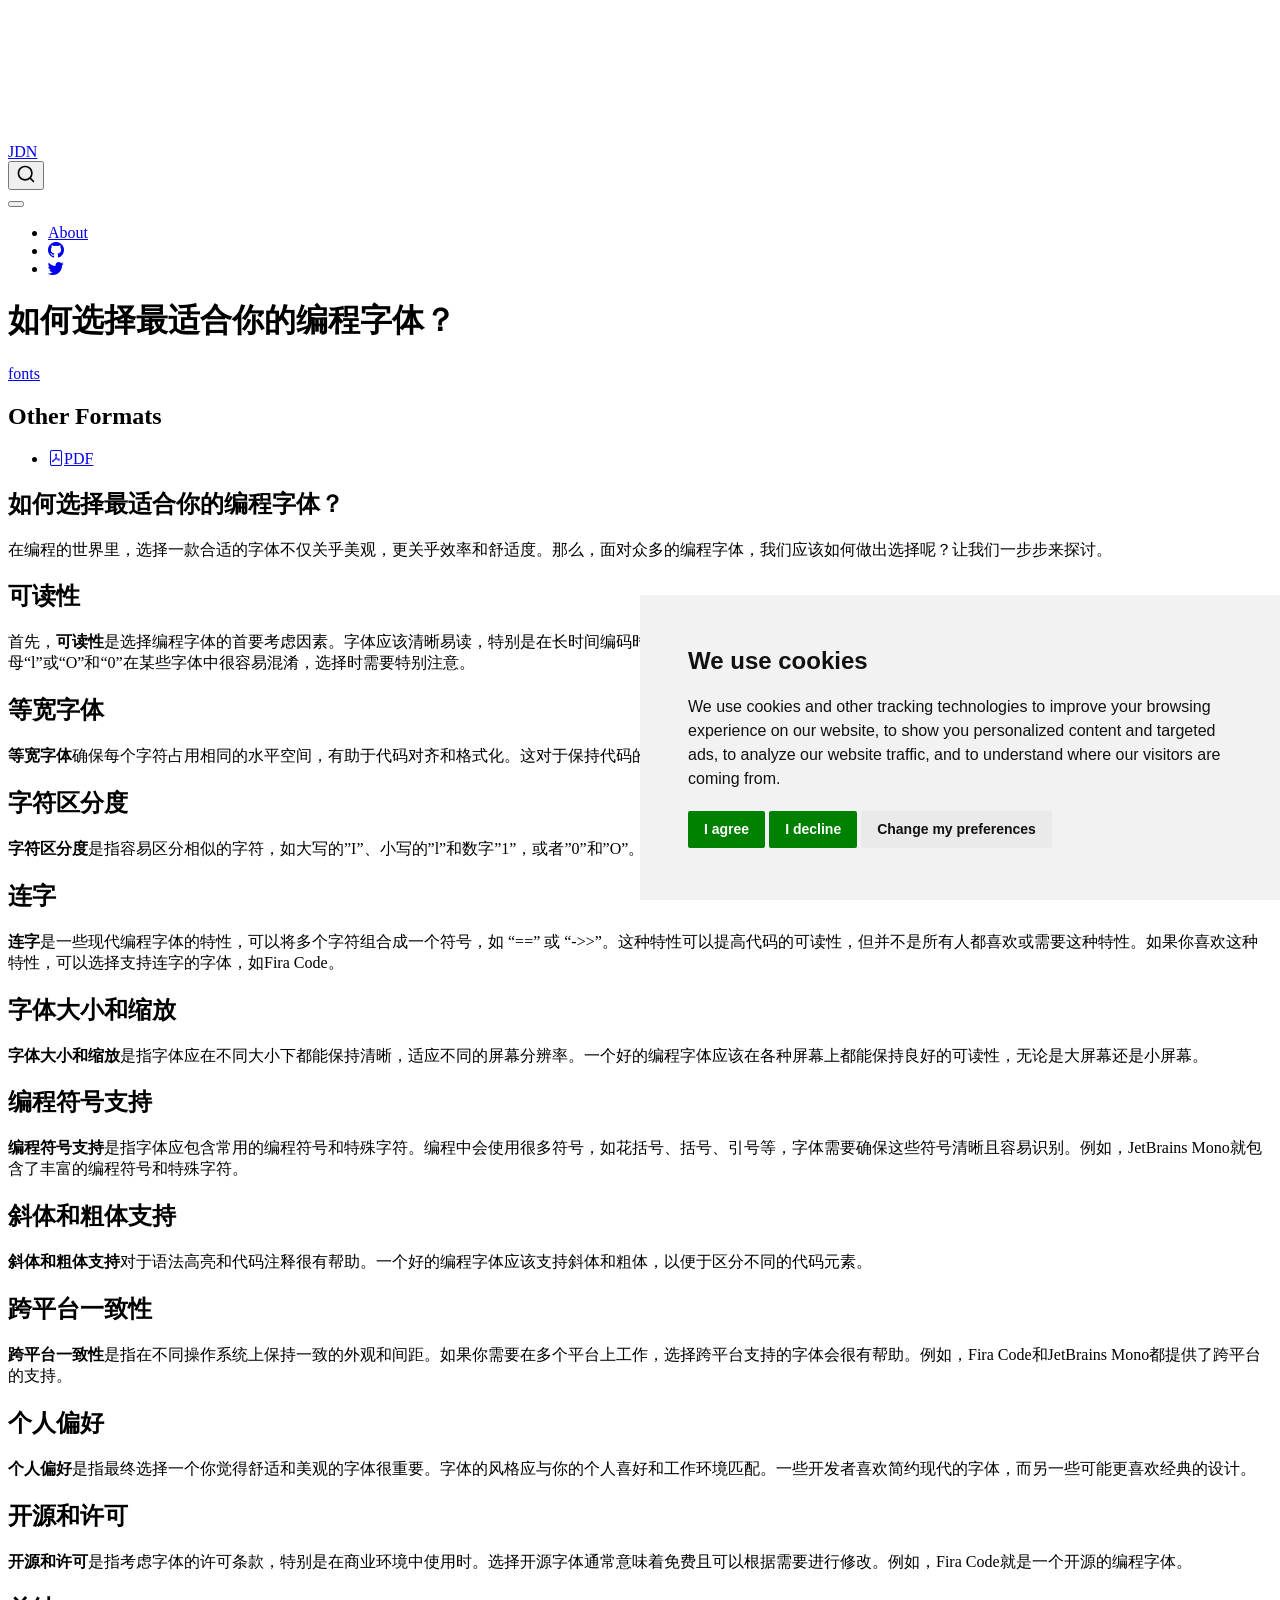
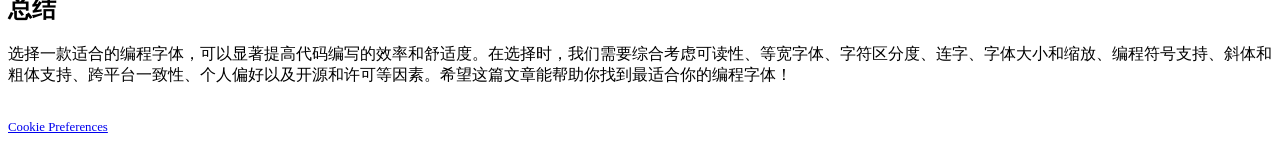
==== posts/choosing-programming-fonts/index.html @ 8fbc1f65 "Built site for gh-pages" ====
<!DOCTYPE html>
<html xmlns="http://www.w3.org/1999/xhtml" lang="en" xml:lang="en"><head>

<meta charset="utf-8">
<meta name="generator" content="quarto-1.5.56">

<meta name="viewport" content="width=device-width, initial-scale=1.0, user-scalable=yes">


<title>如何选择最适合你的编程字体？ – JDN</title>
<style>
code{white-space: pre-wrap;}
span.smallcaps{font-variant: small-caps;}
div.columns{display: flex; gap: min(4vw, 1.5em);}
div.column{flex: auto; overflow-x: auto;}
div.hanging-indent{margin-left: 1.5em; text-indent: -1.5em;}
ul.task-list{list-style: none;}
ul.task-list li input[type="checkbox"] {
  width: 0.8em;
  margin: 0 0.8em 0.2em -1em; /* quarto-specific, see https://github.com/quarto-dev/quarto-cli/issues/4556 */ 
  vertical-align: middle;
}
</style>


<script src="../../site_libs/quarto-nav/quarto-nav.js"></script>
<script src="../../site_libs/quarto-nav/headroom.min.js"></script>
<script src="../../site_libs/clipboard/clipboard.min.js"></script>
<script src="../../site_libs/quarto-search/autocomplete.umd.js"></script>
<script src="../../site_libs/quarto-search/fuse.min.js"></script>
<script src="../../site_libs/quarto-search/quarto-search.js"></script>
<meta name="quarto:offset" content="../../">
<script src="../../site_libs/cookie-consent/cookie-consent.js"></script>
<link href="../../site_libs/cookie-consent/cookie-consent.css" rel="stylesheet">
<script src="../../site_libs/quarto-html/quarto.js"></script>
<script src="../../site_libs/quarto-html/popper.min.js"></script>
<script src="../../site_libs/quarto-html/tippy.umd.min.js"></script>
<script src="../../site_libs/quarto-html/anchor.min.js"></script>
<link href="../../site_libs/quarto-html/tippy.css" rel="stylesheet">
<link href="../../site_libs/quarto-html/quarto-syntax-highlighting.css" rel="stylesheet" id="quarto-text-highlighting-styles">
<script src="../../site_libs/bootstrap/bootstrap.min.js"></script>
<link href="../../site_libs/bootstrap/bootstrap-icons.css" rel="stylesheet">
<link href="../../site_libs/bootstrap/bootstrap.min.css" rel="stylesheet" id="quarto-bootstrap" data-mode="light">
<script id="quarto-search-options" type="application/json">{
  "location": "navbar",
  "copy-button": false,
  "collapse-after": 3,
  "panel-placement": "end",
  "type": "overlay",
  "limit": 50,
  "keyboard-shortcut": [
    "f",
    "/",
    "s"
  ],
  "show-item-context": false,
  "language": {
    "search-no-results-text": "No results",
    "search-matching-documents-text": "matching documents",
    "search-copy-link-title": "Copy link to search",
    "search-hide-matches-text": "Hide additional matches",
    "search-more-match-text": "more match in this document",
    "search-more-matches-text": "more matches in this document",
    "search-clear-button-title": "Clear",
    "search-text-placeholder": "",
    "search-detached-cancel-button-title": "Cancel",
    "search-submit-button-title": "Submit",
    "search-label": "Search"
  }
}</script>

<script type="text/javascript" charset="UTF-8">
document.addEventListener('DOMContentLoaded', function () {
cookieconsent.run({
  "notice_banner_type":"simple",
  "consent_type":"express",
  "palette":"light",
  "language":"en",
  "page_load_consent_levels":["strictly-necessary"],
  "notice_banner_reject_button_hide":false,
  "preferences_center_close_button_hide":false,
  "website_name":""
  ,
"language":"en"
  });
});
</script> 
  


<link rel="stylesheet" href="../../styles.css">
</head>

<body class="nav-fixed">

<div id="quarto-search-results"></div>
  <header id="quarto-header" class="headroom fixed-top quarto-banner">
    <nav class="navbar navbar-expand-lg " data-bs-theme="dark">
      <div class="navbar-container container-fluid">
      <div class="navbar-brand-container mx-auto">
    <a class="navbar-brand" href="../../index.html">
    <span class="navbar-title">JDN</span>
    </a>
  </div>
            <div id="quarto-search" class="" title="Search"></div>
          <button class="navbar-toggler" type="button" data-bs-toggle="collapse" data-bs-target="#navbarCollapse" aria-controls="navbarCollapse" role="menu" aria-expanded="false" aria-label="Toggle navigation" onclick="if (window.quartoToggleHeadroom) { window.quartoToggleHeadroom(); }">
  <span class="navbar-toggler-icon"></span>
</button>
          <div class="collapse navbar-collapse" id="navbarCollapse">
            <ul class="navbar-nav navbar-nav-scroll ms-auto">
  <li class="nav-item">
    <a class="nav-link" href="../../about.html"> 
<span class="menu-text">About</span></a>
  </li>  
  <li class="nav-item compact">
    <a class="nav-link" href="https://github.com/"> <i class="bi bi-github" role="img">
</i> 
<span class="menu-text"></span></a>
  </li>  
  <li class="nav-item compact">
    <a class="nav-link" href="https://twitter.com"> <i class="bi bi-twitter" role="img">
</i> 
<span class="menu-text"></span></a>
  </li>  
</ul>
          </div> <!-- /navcollapse -->
            <div class="quarto-navbar-tools">
</div>
      </div> <!-- /container-fluid -->
    </nav>
</header>
<!-- content -->
<header id="title-block-header" class="quarto-title-block default page-columns page-full">
  <div class="quarto-title-banner page-columns page-full">
    <div class="quarto-title column-body">
      <h1 class="title">如何选择最适合你的编程字体？</h1>
                                <div class="quarto-categories">
                <div class="quarto-category">fonts</div>
              </div>
                  </div>
  </div>
    
  
  <div class="quarto-title-meta">

      
    
      
    </div>
    
  
  </header><div id="quarto-content" class="quarto-container page-columns page-rows-contents page-layout-article page-navbar">
<!-- sidebar -->
<!-- margin-sidebar -->
    <div id="quarto-margin-sidebar" class="sidebar margin-sidebar">
        
    <div class="quarto-alternate-formats"><h2>Other Formats</h2><ul><li><a href="index.pdf"><i class="bi bi-file-pdf"></i>PDF</a></li></ul></div></div>
<!-- main -->
<main class="content quarto-banner-title-block" id="quarto-document-content">





<section id="如何选择最适合你的编程字体" class="level1">
<h1>如何选择最适合你的编程字体？</h1>
<p>在编程的世界里，选择一款合适的字体不仅关乎美观，更关乎效率和舒适度。那么，面对众多的编程字体，我们应该如何做出选择呢？让我们一步步来探讨。</p>
<section id="可读性" class="level2">
<h2 class="anchored" data-anchor-id="可读性">可读性</h2>
<p>首先，<strong>可读性</strong>是选择编程字体的首要考虑因素。字体应该清晰易读，特别是在长时间编码时。字符之间应有足够的间距，以避免混淆相似的字符。例如，数字“1”和字母“l”或“O”和“0”在某些字体中很容易混淆，选择时需要特别注意。</p>
</section>
<section id="等宽字体" class="level2">
<h2 class="anchored" data-anchor-id="等宽字体">等宽字体</h2>
<p><strong>等宽字体</strong>确保每个字符占用相同的水平空间，有助于代码对齐和格式化。这对于保持代码的整洁和可读性至关重要。例如，JetBrains Mono和Fira Code都是优秀的等宽编程字体。</p>
</section>
<section id="字符区分度" class="level2">
<h2 class="anchored" data-anchor-id="字符区分度">字符区分度</h2>
<p><strong>字符区分度</strong>是指容易区分相似的字符，如大写的”I”、小写的”l”和数字”1”，或者”0”和”O”。一个好的编程字体应该能够清晰地区分这些容易混淆的字符，避免编码时的错误。</p>
</section>
<section id="连字" class="level2">
<h2 class="anchored" data-anchor-id="连字">连字</h2>
<p><strong>连字</strong>是一些现代编程字体的特性，可以将多个字符组合成一个符号，如 “==” 或 “-&gt;&gt;”。这种特性可以提高代码的可读性，但并不是所有人都喜欢或需要这种特性。如果你喜欢这种特性，可以选择支持连字的字体，如Fira Code。</p>
</section>
<section id="字体大小和缩放" class="level2">
<h2 class="anchored" data-anchor-id="字体大小和缩放">字体大小和缩放</h2>
<p><strong>字体大小和缩放</strong>是指字体应在不同大小下都能保持清晰，适应不同的屏幕分辨率。一个好的编程字体应该在各种屏幕上都能保持良好的可读性，无论是大屏幕还是小屏幕。</p>
</section>
<section id="编程符号支持" class="level2">
<h2 class="anchored" data-anchor-id="编程符号支持">编程符号支持</h2>
<p><strong>编程符号支持</strong>是指字体应包含常用的编程符号和特殊字符。编程中会使用很多符号，如花括号、括号、引号等，字体需要确保这些符号清晰且容易识别。例如，JetBrains Mono就包含了丰富的编程符号和特殊字符。</p>
</section>
<section id="斜体和粗体支持" class="level2">
<h2 class="anchored" data-anchor-id="斜体和粗体支持">斜体和粗体支持</h2>
<p><strong>斜体和粗体支持</strong>对于语法高亮和代码注释很有帮助。一个好的编程字体应该支持斜体和粗体，以便于区分不同的代码元素。</p>
</section>
<section id="跨平台一致性" class="level2">
<h2 class="anchored" data-anchor-id="跨平台一致性">跨平台一致性</h2>
<p><strong>跨平台一致性</strong>是指在不同操作系统上保持一致的外观和间距。如果你需要在多个平台上工作，选择跨平台支持的字体会很有帮助。例如，Fira Code和JetBrains Mono都提供了跨平台的支持。</p>
</section>
<section id="个人偏好" class="level2">
<h2 class="anchored" data-anchor-id="个人偏好">个人偏好</h2>
<p><strong>个人偏好</strong>是指最终选择一个你觉得舒适和美观的字体很重要。字体的风格应与你的个人喜好和工作环境匹配。一些开发者喜欢简约现代的字体，而另一些可能更喜欢经典的设计。</p>
</section>
<section id="开源和许可" class="level2">
<h2 class="anchored" data-anchor-id="开源和许可">开源和许可</h2>
<p><strong>开源和许可</strong>是指考虑字体的许可条款，特别是在商业环境中使用时。选择开源字体通常意味着免费且可以根据需要进行修改。例如，Fira Code就是一个开源的编程字体。</p>
</section>
<section id="总结" class="level2">
<h2 class="anchored" data-anchor-id="总结">总结</h2>
<p>选择一款适合的编程字体，可以显著提高代码编写的效率和舒适度。在选择时，我们需要综合考虑可读性、等宽字体、字符区分度、连字、字体大小和缩放、编程符号支持、斜体和粗体支持、跨平台一致性、个人偏好以及开源和许可等因素。希望这篇文章能帮助你找到最适合你的编程字体！</p>


</section>
</section>

</main> <!-- /main -->
<script id="quarto-html-after-body" type="application/javascript">
window.document.addEventListener("DOMContentLoaded", function (event) {
  const toggleBodyColorMode = (bsSheetEl) => {
    const mode = bsSheetEl.getAttribute("data-mode");
    const bodyEl = window.document.querySelector("body");
    if (mode === "dark") {
      bodyEl.classList.add("quarto-dark");
      bodyEl.classList.remove("quarto-light");
    } else {
      bodyEl.classList.add("quarto-light");
      bodyEl.classList.remove("quarto-dark");
    }
  }
  const toggleBodyColorPrimary = () => {
    const bsSheetEl = window.document.querySelector("link#quarto-bootstrap");
    if (bsSheetEl) {
      toggleBodyColorMode(bsSheetEl);
    }
  }
  toggleBodyColorPrimary();  
  const icon = "";
  const anchorJS = new window.AnchorJS();
  anchorJS.options = {
    placement: 'right',
    icon: icon
  };
  anchorJS.add('.anchored');
  const isCodeAnnotation = (el) => {
    for (const clz of el.classList) {
      if (clz.startsWith('code-annotation-')) {                     
        return true;
      }
    }
    return false;
  }
  const onCopySuccess = function(e) {
    // button target
    const button = e.trigger;
    // don't keep focus
    button.blur();
    // flash "checked"
    button.classList.add('code-copy-button-checked');
    var currentTitle = button.getAttribute("title");
    button.setAttribute("title", "Copied!");
    let tooltip;
    if (window.bootstrap) {
      button.setAttribute("data-bs-toggle", "tooltip");
      button.setAttribute("data-bs-placement", "left");
      button.setAttribute("data-bs-title", "Copied!");
      tooltip = new bootstrap.Tooltip(button, 
        { trigger: "manual", 
          customClass: "code-copy-button-tooltip",
          offset: [0, -8]});
      tooltip.show();    
    }
    setTimeout(function() {
      if (tooltip) {
        tooltip.hide();
        button.removeAttribute("data-bs-title");
        button.removeAttribute("data-bs-toggle");
        button.removeAttribute("data-bs-placement");
      }
      button.setAttribute("title", currentTitle);
      button.classList.remove('code-copy-button-checked');
    }, 1000);
    // clear code selection
    e.clearSelection();
  }
  const getTextToCopy = function(trigger) {
      const codeEl = trigger.previousElementSibling.cloneNode(true);
      for (const childEl of codeEl.children) {
        if (isCodeAnnotation(childEl)) {
          childEl.remove();
        }
      }
      return codeEl.innerText;
  }
  const clipboard = new window.ClipboardJS('.code-copy-button:not([data-in-quarto-modal])', {
    text: getTextToCopy
  });
  clipboard.on('success', onCopySuccess);
  if (window.document.getElementById('quarto-embedded-source-code-modal')) {
    // For code content inside modals, clipBoardJS needs to be initialized with a container option
    // TODO: Check when it could be a function (https://github.com/zenorocha/clipboard.js/issues/860)
    const clipboardModal = new window.ClipboardJS('.code-copy-button[data-in-quarto-modal]', {
      text: getTextToCopy,
      container: window.document.getElementById('quarto-embedded-source-code-modal')
    });
    clipboardModal.on('success', onCopySuccess);
  }
    var localhostRegex = new RegExp(/^(?:http|https):\/\/localhost\:?[0-9]*\//);
    var mailtoRegex = new RegExp(/^mailto:/);
      var filterRegex = new RegExp("https:\/\/justdn\.github\.io\/");
    var isInternal = (href) => {
        return filterRegex.test(href) || localhostRegex.test(href) || mailtoRegex.test(href);
    }
    // Inspect non-navigation links and adorn them if external
 	var links = window.document.querySelectorAll('a[href]:not(.nav-link):not(.navbar-brand):not(.toc-action):not(.sidebar-link):not(.sidebar-item-toggle):not(.pagination-link):not(.no-external):not([aria-hidden]):not(.dropdown-item):not(.quarto-navigation-tool):not(.about-link)');
    for (var i=0; i<links.length; i++) {
      const link = links[i];
      if (!isInternal(link.href)) {
        // undo the damage that might have been done by quarto-nav.js in the case of
        // links that we want to consider external
        if (link.dataset.originalHref !== undefined) {
          link.href = link.dataset.originalHref;
        }
      }
    }
  function tippyHover(el, contentFn, onTriggerFn, onUntriggerFn) {
    const config = {
      allowHTML: true,
      maxWidth: 500,
      delay: 100,
      arrow: false,
      appendTo: function(el) {
          return el.parentElement;
      },
      interactive: true,
      interactiveBorder: 10,
      theme: 'quarto',
      placement: 'bottom-start',
    };
    if (contentFn) {
      config.content = contentFn;
    }
    if (onTriggerFn) {
      config.onTrigger = onTriggerFn;
    }
    if (onUntriggerFn) {
      config.onUntrigger = onUntriggerFn;
    }
    window.tippy(el, config); 
  }
  const noterefs = window.document.querySelectorAll('a[role="doc-noteref"]');
  for (var i=0; i<noterefs.length; i++) {
    const ref = noterefs[i];
    tippyHover(ref, function() {
      // use id or data attribute instead here
      let href = ref.getAttribute('data-footnote-href') || ref.getAttribute('href');
      try { href = new URL(href).hash; } catch {}
      const id = href.replace(/^#\/?/, "");
      const note = window.document.getElementById(id);
      if (note) {
        return note.innerHTML;
      } else {
        return "";
      }
    });
  }
  const xrefs = window.document.querySelectorAll('a.quarto-xref');
  const processXRef = (id, note) => {
    // Strip column container classes
    const stripColumnClz = (el) => {
      el.classList.remove("page-full", "page-columns");
      if (el.children) {
        for (const child of el.children) {
          stripColumnClz(child);
        }
      }
    }
    stripColumnClz(note)
    if (id === null || id.startsWith('sec-')) {
      // Special case sections, only their first couple elements
      const container = document.createElement("div");
      if (note.children && note.children.length > 2) {
        container.appendChild(note.children[0].cloneNode(true));
        for (let i = 1; i < note.children.length; i++) {
          const child = note.children[i];
          if (child.tagName === "P" && child.innerText === "") {
            continue;
          } else {
            container.appendChild(child.cloneNode(true));
            break;
          }
        }
        if (window.Quarto?.typesetMath) {
          window.Quarto.typesetMath(container);
        }
        return container.innerHTML
      } else {
        if (window.Quarto?.typesetMath) {
          window.Quarto.typesetMath(note);
        }
        return note.innerHTML;
      }
    } else {
      // Remove any anchor links if they are present
      const anchorLink = note.querySelector('a.anchorjs-link');
      if (anchorLink) {
        anchorLink.remove();
      }
      if (window.Quarto?.typesetMath) {
        window.Quarto.typesetMath(note);
      }
      // TODO in 1.5, we should make sure this works without a callout special case
      if (note.classList.contains("callout")) {
        return note.outerHTML;
      } else {
        return note.innerHTML;
      }
    }
  }
  for (var i=0; i<xrefs.length; i++) {
    const xref = xrefs[i];
    tippyHover(xref, undefined, function(instance) {
      instance.disable();
      let url = xref.getAttribute('href');
      let hash = undefined; 
      if (url.startsWith('#')) {
        hash = url;
      } else {
        try { hash = new URL(url).hash; } catch {}
      }
      if (hash) {
        const id = hash.replace(/^#\/?/, "");
        const note = window.document.getElementById(id);
        if (note !== null) {
          try {
            const html = processXRef(id, note.cloneNode(true));
            instance.setContent(html);
          } finally {
            instance.enable();
            instance.show();
          }
        } else {
          // See if we can fetch this
          fetch(url.split('#')[0])
          .then(res => res.text())
          .then(html => {
            const parser = new DOMParser();
            const htmlDoc = parser.parseFromString(html, "text/html");
            const note = htmlDoc.getElementById(id);
            if (note !== null) {
              const html = processXRef(id, note);
              instance.setContent(html);
            } 
          }).finally(() => {
            instance.enable();
            instance.show();
          });
        }
      } else {
        // See if we can fetch a full url (with no hash to target)
        // This is a special case and we should probably do some content thinning / targeting
        fetch(url)
        .then(res => res.text())
        .then(html => {
          const parser = new DOMParser();
          const htmlDoc = parser.parseFromString(html, "text/html");
          const note = htmlDoc.querySelector('main.content');
          if (note !== null) {
            // This should only happen for chapter cross references
            // (since there is no id in the URL)
            // remove the first header
            if (note.children.length > 0 && note.children[0].tagName === "HEADER") {
              note.children[0].remove();
            }
            const html = processXRef(null, note);
            instance.setContent(html);
          } 
        }).finally(() => {
          instance.enable();
          instance.show();
        });
      }
    }, function(instance) {
    });
  }
      let selectedAnnoteEl;
      const selectorForAnnotation = ( cell, annotation) => {
        let cellAttr = 'data-code-cell="' + cell + '"';
        let lineAttr = 'data-code-annotation="' +  annotation + '"';
        const selector = 'span[' + cellAttr + '][' + lineAttr + ']';
        return selector;
      }
      const selectCodeLines = (annoteEl) => {
        const doc = window.document;
        const targetCell = annoteEl.getAttribute("data-target-cell");
        const targetAnnotation = annoteEl.getAttribute("data-target-annotation");
        const annoteSpan = window.document.querySelector(selectorForAnnotation(targetCell, targetAnnotation));
        const lines = annoteSpan.getAttribute("data-code-lines").split(",");
        const lineIds = lines.map((line) => {
          return targetCell + "-" + line;
        })
        let top = null;
        let height = null;
        let parent = null;
        if (lineIds.length > 0) {
            //compute the position of the single el (top and bottom and make a div)
            const el = window.document.getElementById(lineIds[0]);
            top = el.offsetTop;
            height = el.offsetHeight;
            parent = el.parentElement.parentElement;
          if (lineIds.length > 1) {
            const lastEl = window.document.getElementById(lineIds[lineIds.length - 1]);
            const bottom = lastEl.offsetTop + lastEl.offsetHeight;
            height = bottom - top;
          }
          if (top !== null && height !== null && parent !== null) {
            // cook up a div (if necessary) and position it 
            let div = window.document.getElementById("code-annotation-line-highlight");
            if (div === null) {
              div = window.document.createElement("div");
              div.setAttribute("id", "code-annotation-line-highlight");
              div.style.position = 'absolute';
              parent.appendChild(div);
            }
            div.style.top = top - 2 + "px";
            div.style.height = height + 4 + "px";
            div.style.left = 0;
            let gutterDiv = window.document.getElementById("code-annotation-line-highlight-gutter");
            if (gutterDiv === null) {
              gutterDiv = window.document.createElement("div");
              gutterDiv.setAttribute("id", "code-annotation-line-highlight-gutter");
              gutterDiv.style.position = 'absolute';
              const codeCell = window.document.getElementById(targetCell);
              const gutter = codeCell.querySelector('.code-annotation-gutter');
              gutter.appendChild(gutterDiv);
            }
            gutterDiv.style.top = top - 2 + "px";
            gutterDiv.style.height = height + 4 + "px";
          }
          selectedAnnoteEl = annoteEl;
        }
      };
      const unselectCodeLines = () => {
        const elementsIds = ["code-annotation-line-highlight", "code-annotation-line-highlight-gutter"];
        elementsIds.forEach((elId) => {
          const div = window.document.getElementById(elId);
          if (div) {
            div.remove();
          }
        });
        selectedAnnoteEl = undefined;
      };
        // Handle positioning of the toggle
    window.addEventListener(
      "resize",
      throttle(() => {
        elRect = undefined;
        if (selectedAnnoteEl) {
          selectCodeLines(selectedAnnoteEl);
        }
      }, 10)
    );
    function throttle(fn, ms) {
    let throttle = false;
    let timer;
      return (...args) => {
        if(!throttle) { // first call gets through
            fn.apply(this, args);
            throttle = true;
        } else { // all the others get throttled
            if(timer) clearTimeout(timer); // cancel #2
            timer = setTimeout(() => {
              fn.apply(this, args);
              timer = throttle = false;
            }, ms);
        }
      };
    }
      // Attach click handler to the DT
      const annoteDls = window.document.querySelectorAll('dt[data-target-cell]');
      for (const annoteDlNode of annoteDls) {
        annoteDlNode.addEventListener('click', (event) => {
          const clickedEl = event.target;
          if (clickedEl !== selectedAnnoteEl) {
            unselectCodeLines();
            const activeEl = window.document.querySelector('dt[data-target-cell].code-annotation-active');
            if (activeEl) {
              activeEl.classList.remove('code-annotation-active');
            }
            selectCodeLines(clickedEl);
            clickedEl.classList.add('code-annotation-active');
          } else {
            // Unselect the line
            unselectCodeLines();
            clickedEl.classList.remove('code-annotation-active');
          }
        });
      }
  const findCites = (el) => {
    const parentEl = el.parentElement;
    if (parentEl) {
      const cites = parentEl.dataset.cites;
      if (cites) {
        return {
          el,
          cites: cites.split(' ')
        };
      } else {
        return findCites(el.parentElement)
      }
    } else {
      return undefined;
    }
  };
  var bibliorefs = window.document.querySelectorAll('a[role="doc-biblioref"]');
  for (var i=0; i<bibliorefs.length; i++) {
    const ref = bibliorefs[i];
    const citeInfo = findCites(ref);
    if (citeInfo) {
      tippyHover(citeInfo.el, function() {
        var popup = window.document.createElement('div');
        citeInfo.cites.forEach(function(cite) {
          var citeDiv = window.document.createElement('div');
          citeDiv.classList.add('hanging-indent');
          citeDiv.classList.add('csl-entry');
          var biblioDiv = window.document.getElementById('ref-' + cite);
          if (biblioDiv) {
            citeDiv.innerHTML = biblioDiv.innerHTML;
          }
          popup.appendChild(citeDiv);
        });
        return popup.innerHTML;
      });
    }
  }
});
</script>
</div> <!-- /content -->
<footer class="footer">
  <div class="nav-footer">
    <div class="nav-footer-left">
      &nbsp;
    </div>   
    <div class="nav-footer-center">

<div class="cookie-consent-footer"><a href="#" id="open_preferences_center">Cookie Preferences</a></div></div>
    <div class="nav-footer-right">
      &nbsp;
    </div>
  </div>
</footer>




</body></html>
---- site_libs/cookie-consent/cookie-consent.css ----
div.cookie-consent-footer {
  font-size: 0.8em;
  text-decoration: none;
}
---- site_libs/quarto-html/tippy.css ----
.tippy-box[data-animation=fade][data-state=hidden]{opacity:0}[data-tippy-root]{max-width:calc(100vw - 10px)}.tippy-box{position:relative;background-color:#333;color:#fff;border-radius:4px;font-size:14px;line-height:1.4;white-space:normal;outline:0;transition-property:transform,visibility,opacity}.tippy-box[data-placement^=top]>.tippy-arrow{bottom:0}.tippy-box[data-placement^=top]>.tippy-arrow:before{bottom:-7px;left:0;border-width:8px 8px 0;border-top-color:initial;transform-origin:center top}.tippy-box[data-placement^=bottom]>.tippy-arrow{top:0}.tippy-box[data-placement^=bottom]>.tippy-arrow:before{top:-7px;left:0;border-width:0 8px 8px;border-bottom-color:initial;transform-origin:center bottom}.tippy-box[data-placement^=left]>.tippy-arrow{right:0}.tippy-box[data-placement^=left]>.tippy-arrow:before{border-width:8px 0 8px 8px;border-left-color:initial;right:-7px;transform-origin:center left}.tippy-box[data-placement^=right]>.tippy-arrow{left:0}.tippy-box[data-placement^=right]>.tippy-arrow:before{left:-7px;border-width:8px 8px 8px 0;border-right-color:initial;transform-origin:center right}.tippy-box[data-inertia][data-state=visible]{transition-timing-function:cubic-bezier(.54,1.5,.38,1.11)}.tippy-arrow{width:16px;height:16px;color:#333}.tippy-arrow:before{content:"";position:absolute;border-color:transparent;border-style:solid}.tippy-content{position:relative;padding:5px 9px;z-index:1}
---- styles.css ----
/* css styles */
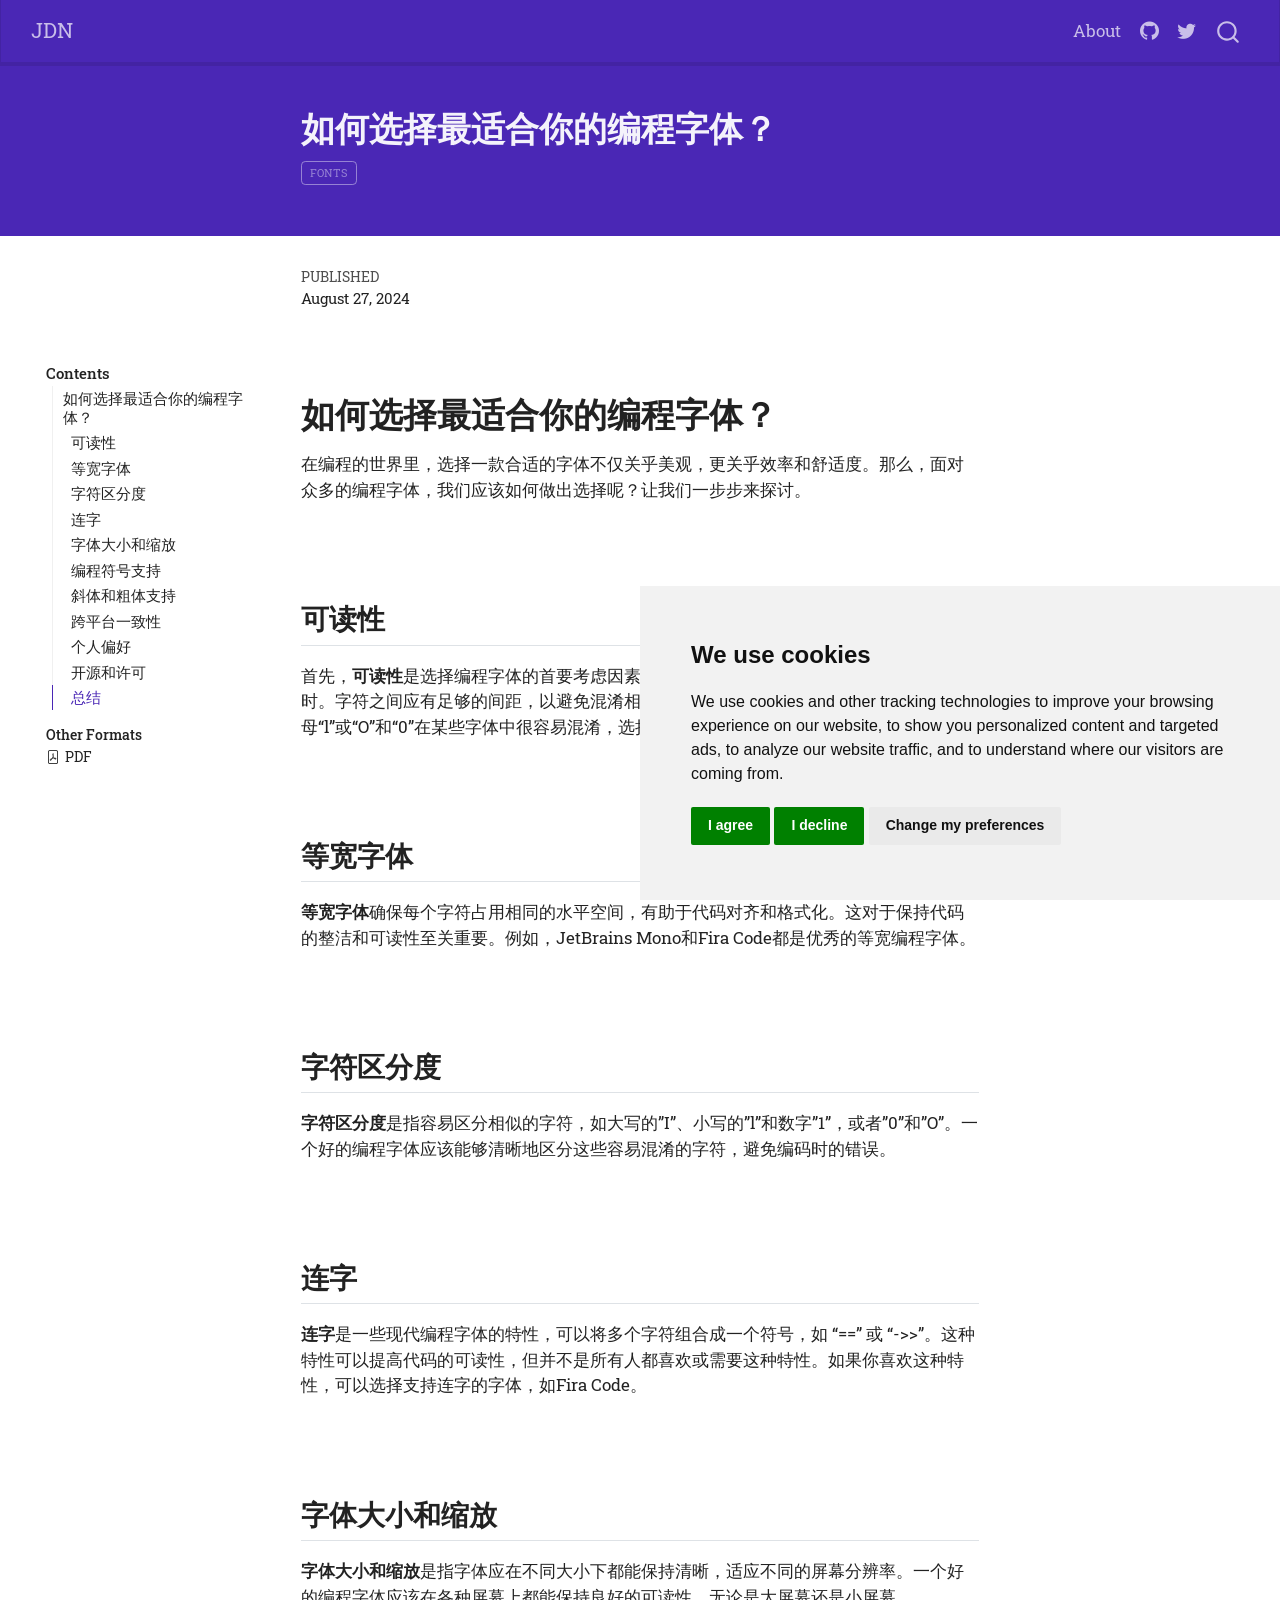
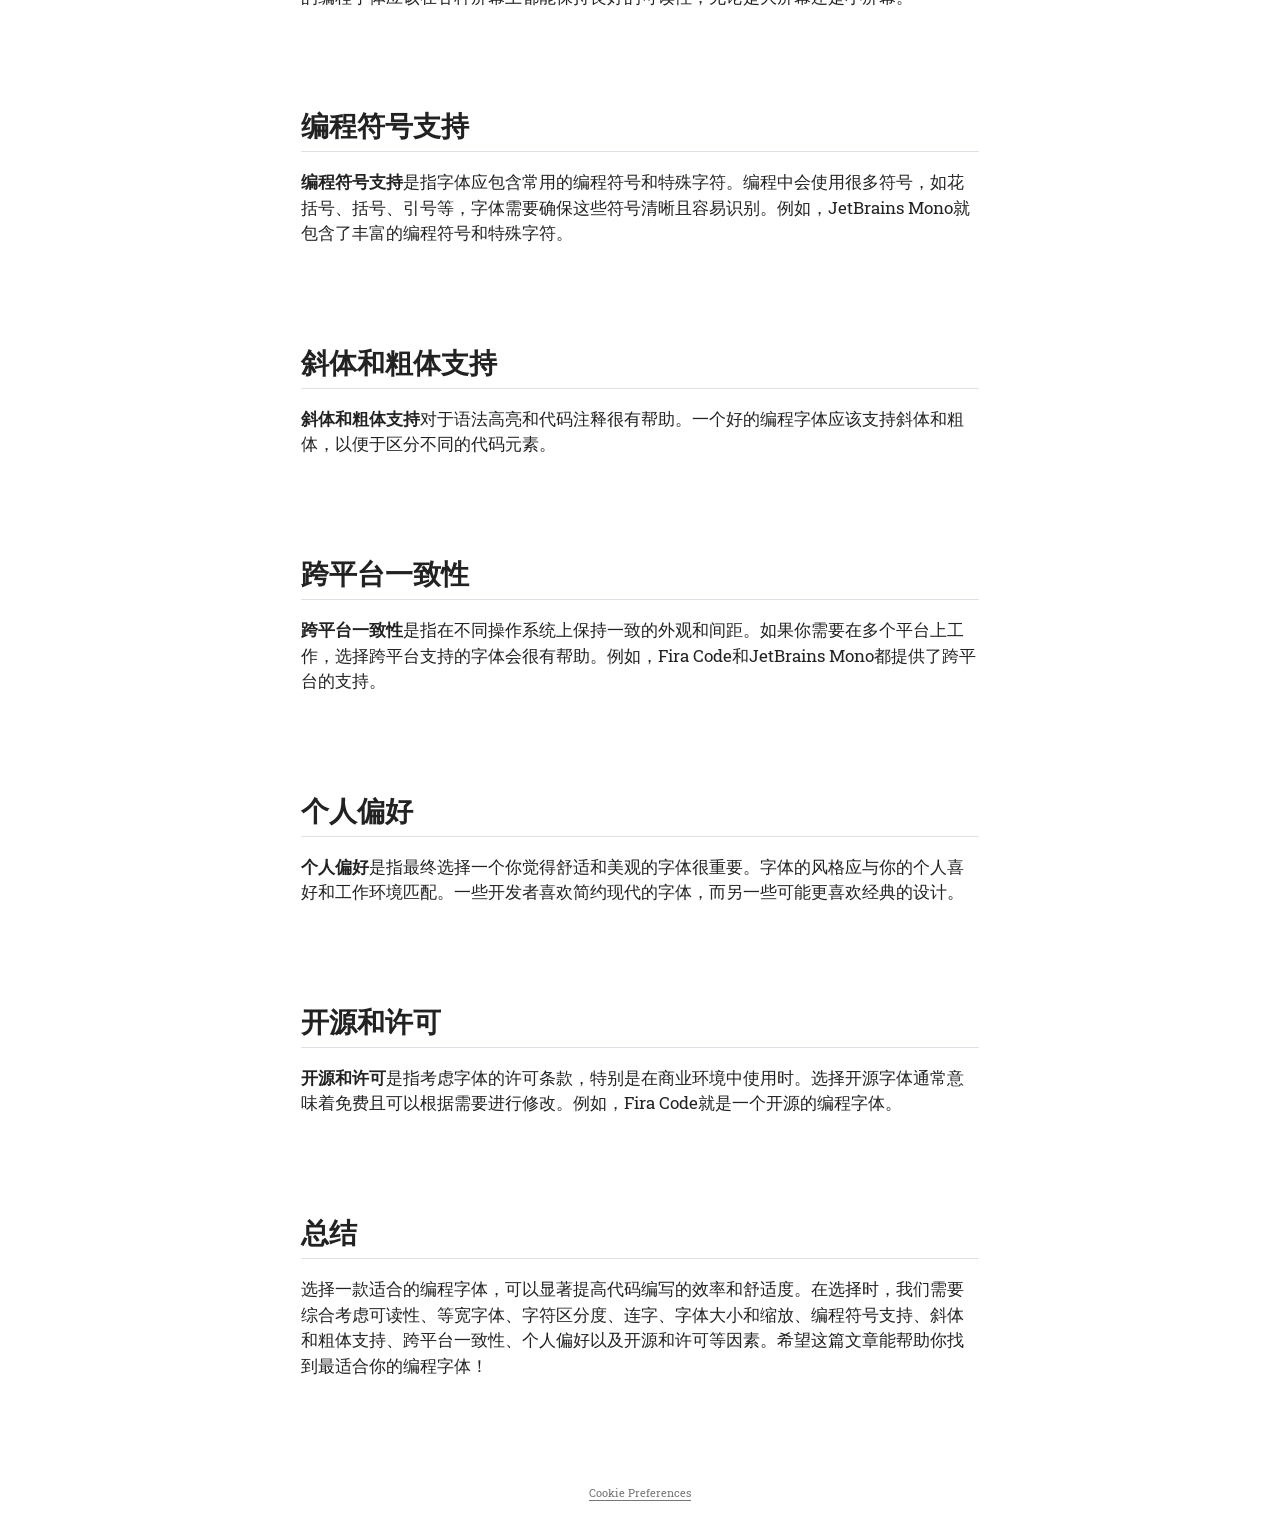
==== commit aab358de: "Built site for gh-pages" ====
--- a/posts/choosing-programming-fonts/index.html
+++ b/posts/choosing-programming-fonts/index.html
@@ -6,6 +6,7 @@
 
 <meta name="viewport" content="width=device-width, initial-scale=1.0, user-scalable=yes">
 
+<meta name="dcterms.date" content="2024-08-27">
 
 <title>如何选择最适合你的编程字体？ – JDN</title>
 <style>
@@ -88,10 +89,9 @@
   
 
 
-<link rel="stylesheet" href="../../styles.css">
 </head>
 
-<body class="nav-fixed">
+<body class="floating nav-fixed">
 
 <div id="quarto-search-results"></div>
   <header id="quarto-header" class="headroom fixed-top quarto-banner">
@@ -130,7 +130,7 @@
     </nav>
 </header>
 <!-- content -->
-<header id="title-block-header" class="quarto-title-block default page-columns page-full">
+<header id="title-block-header" class="quarto-title-block default toc-left page-columns page-full">
   <div class="quarto-title-banner page-columns page-full">
     <div class="quarto-title column-body">
       <h1 class="title">如何选择最适合你的编程字体？</h1>
@@ -144,6 +144,12 @@
   <div class="quarto-title-meta">
 
       
+      <div>
+      <div class="quarto-title-meta-heading">Published</div>
+      <div class="quarto-title-meta-contents">
+        <p class="date">August 27, 2024</p>
+      </div>
+    </div>
     
       
     </div>
@@ -151,10 +157,32 @@
   
   </header><div id="quarto-content" class="quarto-container page-columns page-rows-contents page-layout-article page-navbar">
 <!-- sidebar -->
+  <nav id="quarto-sidebar" class="sidebar collapse collapse-horizontal quarto-sidebar-collapse-item sidebar-navigation floating overflow-auto">
+    <nav id="TOC" role="doc-toc" class="toc-active">
+    <h2 id="toc-title">Contents</h2>
+   
+  <ul>
+  <li><a href="#如何选择最适合你的编程字体" id="toc-如何选择最适合你的编程字体" class="nav-link active" data-scroll-target="#如何选择最适合你的编程字体">如何选择最适合你的编程字体？</a>
+  <ul class="collapse">
+  <li><a href="#可读性" id="toc-可读性" class="nav-link" data-scroll-target="#可读性">可读性</a></li>
+  <li><a href="#等宽字体" id="toc-等宽字体" class="nav-link" data-scroll-target="#等宽字体">等宽字体</a></li>
+  <li><a href="#字符区分度" id="toc-字符区分度" class="nav-link" data-scroll-target="#字符区分度">字符区分度</a></li>
+  <li><a href="#连字" id="toc-连字" class="nav-link" data-scroll-target="#连字">连字</a></li>
+  <li><a href="#字体大小和缩放" id="toc-字体大小和缩放" class="nav-link" data-scroll-target="#字体大小和缩放">字体大小和缩放</a></li>
+  <li><a href="#编程符号支持" id="toc-编程符号支持" class="nav-link" data-scroll-target="#编程符号支持">编程符号支持</a></li>
+  <li><a href="#斜体和粗体支持" id="toc-斜体和粗体支持" class="nav-link" data-scroll-target="#斜体和粗体支持">斜体和粗体支持</a></li>
+  <li><a href="#跨平台一致性" id="toc-跨平台一致性" class="nav-link" data-scroll-target="#跨平台一致性">跨平台一致性</a></li>
+  <li><a href="#个人偏好" id="toc-个人偏好" class="nav-link" data-scroll-target="#个人偏好">个人偏好</a></li>
+  <li><a href="#开源和许可" id="toc-开源和许可" class="nav-link" data-scroll-target="#开源和许可">开源和许可</a></li>
+  <li><a href="#总结" id="toc-总结" class="nav-link" data-scroll-target="#总结">总结</a></li>
+  </ul></li>
+  </ul>
+<div class="quarto-alternate-formats"><h2>Other Formats</h2><ul><li><a href="index.pdf"><i class="bi bi-file-pdf"></i>PDF</a></li></ul></div></nav>
+</nav>
+<div id="quarto-sidebar-glass" class="quarto-sidebar-collapse-item" data-bs-toggle="collapse" data-bs-target=".quarto-sidebar-collapse-item"></div>
 <!-- margin-sidebar -->
-    <div id="quarto-margin-sidebar" class="sidebar margin-sidebar">
-        
-    <div class="quarto-alternate-formats"><h2>Other Formats</h2><ul><li><a href="index.pdf"><i class="bi bi-file-pdf"></i>PDF</a></li></ul></div></div>
+    <div id="quarto-margin-sidebar" class="sidebar margin-sidebar zindex-bottom">
+    </div>
 <!-- main -->
 <main class="content quarto-banner-title-block" id="quarto-document-content">
 
--- a/site_libs/quarto-html/quarto-syntax-highlighting.css
+++ b/site_libs/quarto-html/quarto-syntax-highlighting.css
@@ -0,0 +1,205 @@
+/* quarto syntax highlight colors */
+:root {
+  --quarto-hl-ot-color: #003B4F;
+  --quarto-hl-at-color: #657422;
+  --quarto-hl-ss-color: #20794D;
+  --quarto-hl-an-color: #5E5E5E;
+  --quarto-hl-fu-color: #4758AB;
+  --quarto-hl-st-color: #20794D;
+  --quarto-hl-cf-color: #003B4F;
+  --quarto-hl-op-color: #5E5E5E;
+  --quarto-hl-er-color: #AD0000;
+  --quarto-hl-bn-color: #AD0000;
+  --quarto-hl-al-color: #AD0000;
+  --quarto-hl-va-color: #111111;
+  --quarto-hl-bu-color: inherit;
+  --quarto-hl-ex-color: inherit;
+  --quarto-hl-pp-color: #AD0000;
+  --quarto-hl-in-color: #5E5E5E;
+  --quarto-hl-vs-color: #20794D;
+  --quarto-hl-wa-color: #5E5E5E;
+  --quarto-hl-do-color: #5E5E5E;
+  --quarto-hl-im-color: #00769E;
+  --quarto-hl-ch-color: #20794D;
+  --quarto-hl-dt-color: #AD0000;
+  --quarto-hl-fl-color: #AD0000;
+  --quarto-hl-co-color: #5E5E5E;
+  --quarto-hl-cv-color: #5E5E5E;
+  --quarto-hl-cn-color: #8f5902;
+  --quarto-hl-sc-color: #5E5E5E;
+  --quarto-hl-dv-color: #AD0000;
+  --quarto-hl-kw-color: #003B4F;
+}
+
+/* other quarto variables */
+:root {
+  --quarto-font-monospace: "Fira Code", monospace;
+}
+
+pre > code.sourceCode > span {
+  color: #003B4F;
+}
+
+code span {
+  color: #003B4F;
+}
+
+code.sourceCode > span {
+  color: #003B4F;
+}
+
+div.sourceCode,
+div.sourceCode pre.sourceCode {
+  color: #003B4F;
+}
+
+code span.ot {
+  color: #003B4F;
+  font-style: inherit;
+}
+
+code span.at {
+  color: #657422;
+  font-style: inherit;
+}
+
+code span.ss {
+  color: #20794D;
+  font-style: inherit;
+}
+
+code span.an {
+  color: #5E5E5E;
+  font-style: inherit;
+}
+
+code span.fu {
+  color: #4758AB;
+  font-style: inherit;
+}
+
+code span.st {
+  color: #20794D;
+  font-style: inherit;
+}
+
+code span.cf {
+  color: #003B4F;
+  font-weight: bold;
+  font-style: inherit;
+}
+
+code span.op {
+  color: #5E5E5E;
+  font-style: inherit;
+}
+
+code span.er {
+  color: #AD0000;
+  font-style: inherit;
+}
+
+code span.bn {
+  color: #AD0000;
+  font-style: inherit;
+}
+
+code span.al {
+  color: #AD0000;
+  font-style: inherit;
+}
+
+code span.va {
+  color: #111111;
+  font-style: inherit;
+}
+
+code span.bu {
+  font-style: inherit;
+}
+
+code span.ex {
+  font-style: inherit;
+}
+
+code span.pp {
+  color: #AD0000;
+  font-style: inherit;
+}
+
+code span.in {
+  color: #5E5E5E;
+  font-style: inherit;
+}
+
+code span.vs {
+  color: #20794D;
+  font-style: inherit;
+}
+
+code span.wa {
+  color: #5E5E5E;
+  font-style: italic;
+}
+
+code span.do {
+  color: #5E5E5E;
+  font-style: italic;
+}
+
+code span.im {
+  color: #00769E;
+  font-style: inherit;
+}
+
+code span.ch {
+  color: #20794D;
+  font-style: inherit;
+}
+
+code span.dt {
+  color: #AD0000;
+  font-style: inherit;
+}
+
+code span.fl {
+  color: #AD0000;
+  font-style: inherit;
+}
+
+code span.co {
+  color: #5E5E5E;
+  font-style: inherit;
+}
+
+code span.cv {
+  color: #5E5E5E;
+  font-style: italic;
+}
+
+code span.cn {
+  color: #8f5902;
+  font-style: inherit;
+}
+
+code span.sc {
+  color: #5E5E5E;
+  font-style: inherit;
+}
+
+code span.dv {
+  color: #AD0000;
+  font-style: inherit;
+}
+
+code span.kw {
+  color: #003B4F;
+  font-weight: bold;
+  font-style: inherit;
+}
+
+.prevent-inlining {
+  content: "</";
+}
+
+/*# sourceMappingURL=debc5d5d77c3f9108843748ff7464032.css.map */
